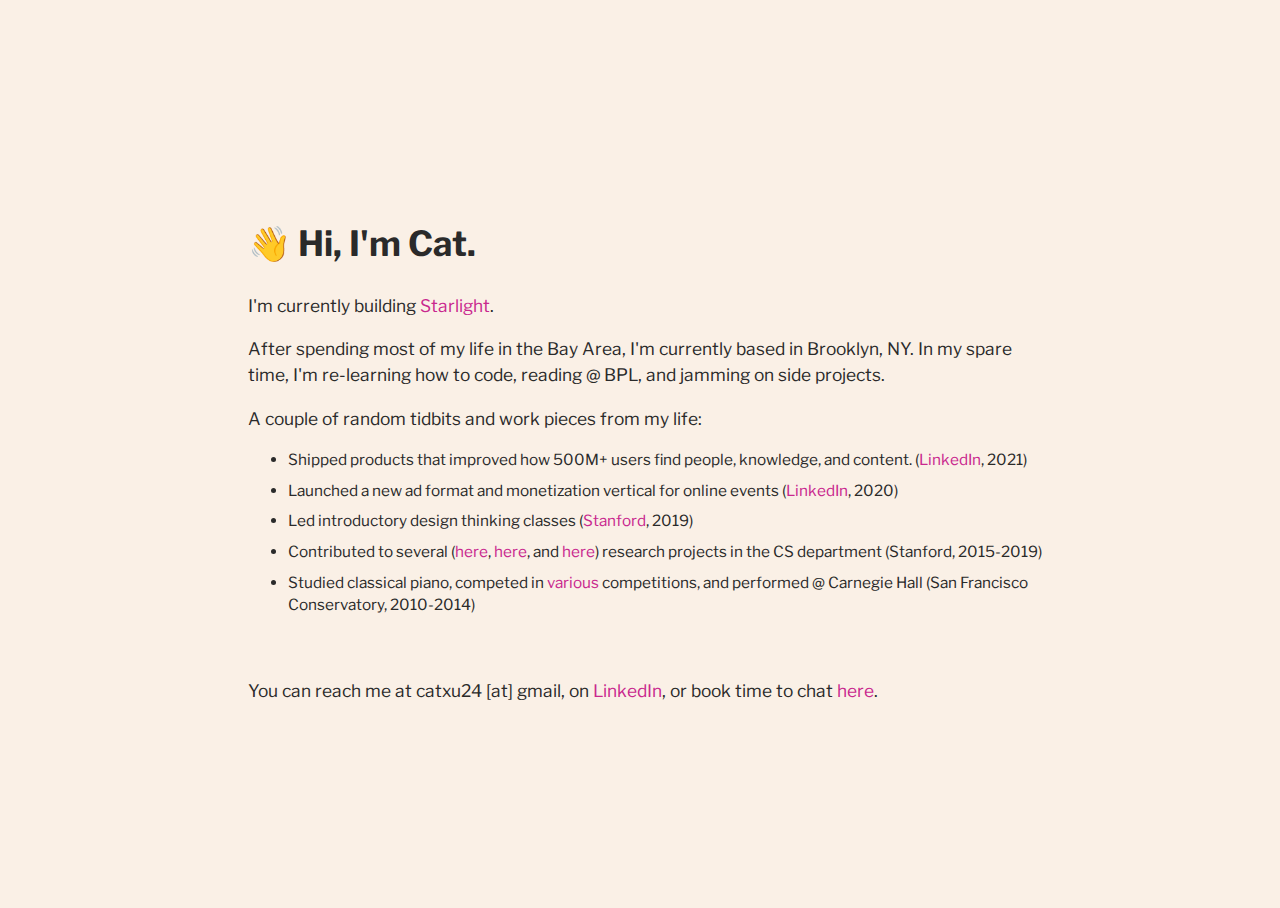
==== index.html @ 9cc0fbe2 "fix url block" ====
<html lang="en">

<head>
    <meta name="viewport" content="width=device-width, initial-scale=1.0">
    <title>Catherine Xu</title>
    <link href="https://fonts.googleapis.com/css?family=Libre+Franklin:300,400,600" rel="stylesheet">
    <link rel="stylesheet" type="text/css" href="style.css">
    <script type="text/javascript" async="" src="https://ssl.google-analytics.com/ga.js"></script>
</head>

<body>
    <div class="container">
        <div class="text animate">
            <!-- <p class="nav"><a href="/books.html">Books</a>&nbsp&nbsp&nbsp&nbsp<a href="/writing.html">Writing</a></p> -->
            <h1>
                <span>👋 Hi, I'm Cat.</span>
            </h1>

            <p>
                I'm currently building <a href="https://get-starlight.com">Starlight</a>.
            </p>
            <p>
                After spending most of my life in the Bay Area, I'm currently based in Brooklyn, NY. In my spare time,
                I'm re-learning how to code, reading @ BPL, and jamming on side projects.
            </p>

            <p>
                A couple of random tidbits and work pieces from my life:
            </p>
            <ul>
                <li class="list">
                    Shipped products that improved how 500M+ users find people, knowledge, and content. (<a
                        href="https://www.linkedin.com/pulse/introducing-new-tools-discover-share-insights-expertise-tomer-cohen/">LinkedIn</a>,
                    2021)
                </li>
                <li class="list">
                    Launched a new ad format and monetization vertical for online events (<a
                        href="https://www.linkedin.com/business/marketing/blog/linkedin-ads/how-to-get-your-linkedin-virtual-event-in-front-of-the-right-professionals">LinkedIn</a>,
                    2020)
                </li>
                <li class="list">
                    Led introductory design thinking classes (<a
                        href="https://hci.stanford.edu/courses/cs147/2018/au/index.html">Stanford</a>, 2019)
                </li>
                <li class="list">
                    Contributed to several (<a href="https://dl.acm.org/doi/abs/10.1145/3290607.3312929">here</a>, <a
                        href="https://dl.acm.org/doi/abs/10.1145/3274364">here</a>, and <a
                        href="https://autismglass.stanford.edu/">here</a>) research projects in the CS department
                    (Stanford,
                    2015-2019)
                </li>
                <li class="list">
                    Studied classical piano, competed in <a
                        href="https://www.youtube.com/watch?v=bmtE6alhCcU&ab_channel=CatherineX">various</a>
                    competitions, and performed @ Carnegie Hall (San Francisco Conservatory, 2010-2014)
                </li>
            </ul>
            <br>
            <p>
                You can reach me at catxu24 [at] gmail, on <a
                    href="https://www.linkedin.com/in/catherine-y-xu/">LinkedIn</a>, or book time to chat <a
                    href="https://calendly.com/catxu24/30min">here</a>.
            </p>
            </p>
        </div>
    </div>
</body>

</html>
---- style.css ----
html, body {
    background-color: #faf0e6;
    color: #2a2a2a;
    font-family: "Libre Franklin";
    font-size: 13pt;
    font-weight: 400;
    line-height: 1.5;
}

html, body, .container {
    height: 100%;
    width: 100%;
}

a {
    color: #c9288e;
    text-decoration: none;
}

a:hover {
    text-decoration: underline;
}

.container {
    display: flex;
    align-items: center;
    justify-content: center;
}

.list {
    margin-bottom: 0.5em ;
    font-size: 11.5pt;
}

.container div {
    max-width: 800px;
    width: 90%;
}

div.animate {
    -moz-animation-delay: 0.3s;
    -webkit-animation-delay: 0.3s;
    animation-delay: 0.3s;
    -moz-animation-duration: 1.2s;
    -webkit-animation-duration: 1.2s;
    animation-duration: 1.2s;
    -moz-animation-fill-mode: both;
    -webkit-animation-fill-mode: both;
    animation-fill-mode: both;
    -webkit-animation-name: fade;
    animation-name: fade;
}

@-webkit-keyframes fade {
    from {
        opacity: 0;
    }

    to {
        opacity: 1;
    }
}
@keyframes fade {
    from {
        opacity: 0;
    }

    to {
        opacity: 1;
    }
}
 
@media only screen 
  and (min-device-width: 320px) 
  and (max-device-width: 800px)
  and (-webkit-min-device-pixel-ratio: 2) {

    html {
        font-size: 24pt;
    }
}
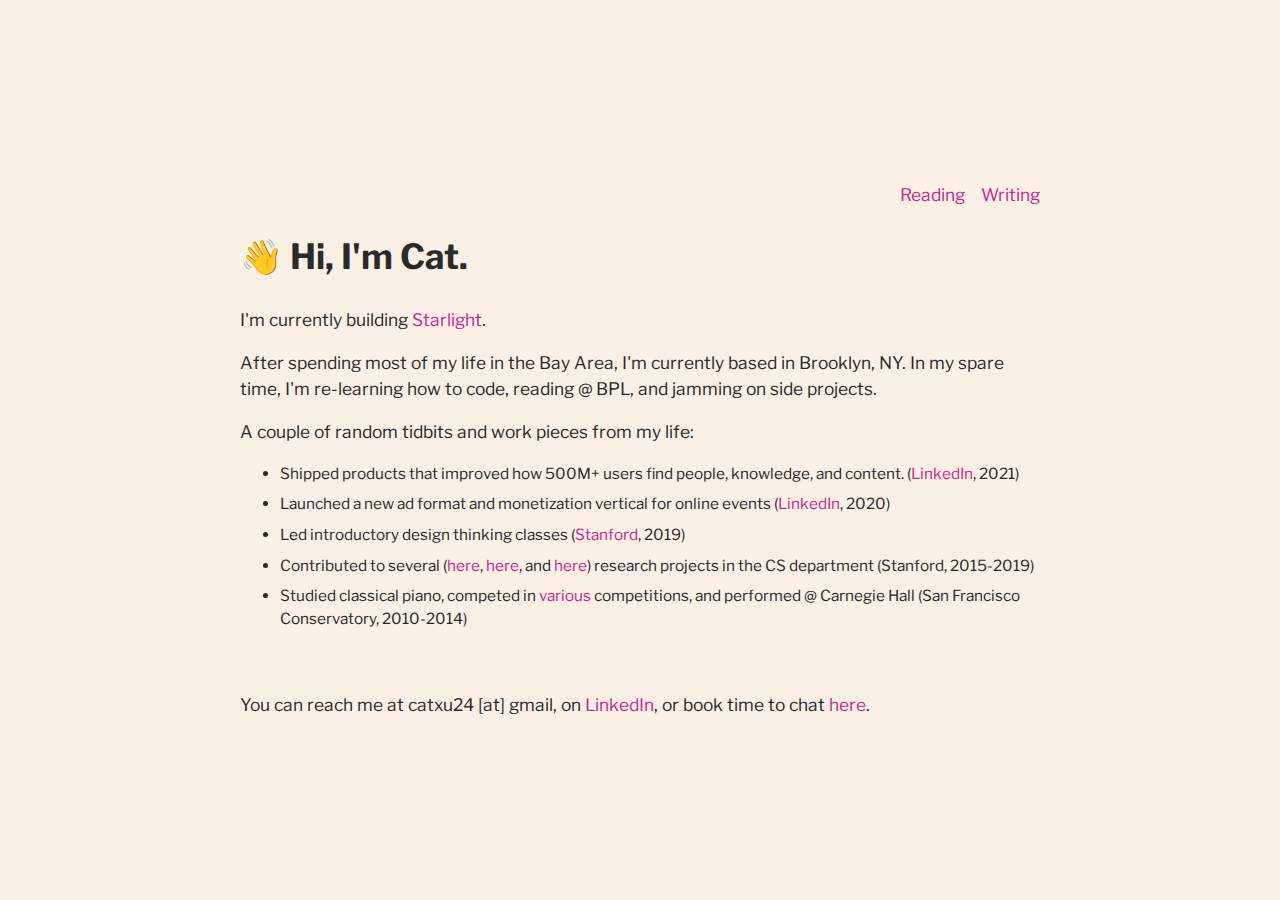
==== commit 5514e011: "fix sizing on mobile" ====
--- a/index.html
+++ b/index.html
@@ -1,17 +1,17 @@
 <html lang="en">
 
 <head>
-    <meta name="viewport" content="width=device-width, initial-scale=1.0">
+    <meta name="viewport" content="width=device-width, initial-scale=0.7">
     <title>Catherine Xu</title>
     <link href="https://fonts.googleapis.com/css?family=Libre+Franklin:300,400,600" rel="stylesheet">
     <link rel="stylesheet" type="text/css" href="style.css">
-    <script type="text/javascript" async="" src="https://ssl.google-analytics.com/ga.js"></script>
 </head>
 
 <body>
     <div class="container">
         <div class="text animate">
-            <!-- <p class="nav"><a href="/books.html">Books</a>&nbsp&nbsp&nbsp&nbsp<a href="/writing.html">Writing</a></p> -->
+            <p class="nav"><a href="/reading.html">Reading</a>&nbsp&nbsp&nbsp&nbsp<a href="/writing.html">Writing</a>
+            </p>
             <h1>
                 <span>👋 Hi, I'm Cat.</span>
             </h1>
--- a/style.css
+++ b/style.css
@@ -1,4 +1,5 @@
 html, body {
+    margin: 0 auto;
     background-color: #faf0e6;
     color: #2a2a2a;
     font-family: "Libre Franklin";
@@ -25,6 +26,7 @@
     display: flex;
     align-items: center;
     justify-content: center;
+
 }
 
 .list {
@@ -35,6 +37,10 @@
 .container div {
     max-width: 800px;
     width: 90%;
+}
+
+.nav {
+    text-align: right;
 }
 
 div.animate {
@@ -71,11 +77,12 @@
 }
  
 @media only screen 
-  and (min-device-width: 320px) 
-  and (max-device-width: 800px)
+  and (min-width: 320px) 
+  and (max-width: 800px)
   and (-webkit-min-device-pixel-ratio: 2) {
 
     html {
         font-size: 24pt;
     }
-}+}
+
